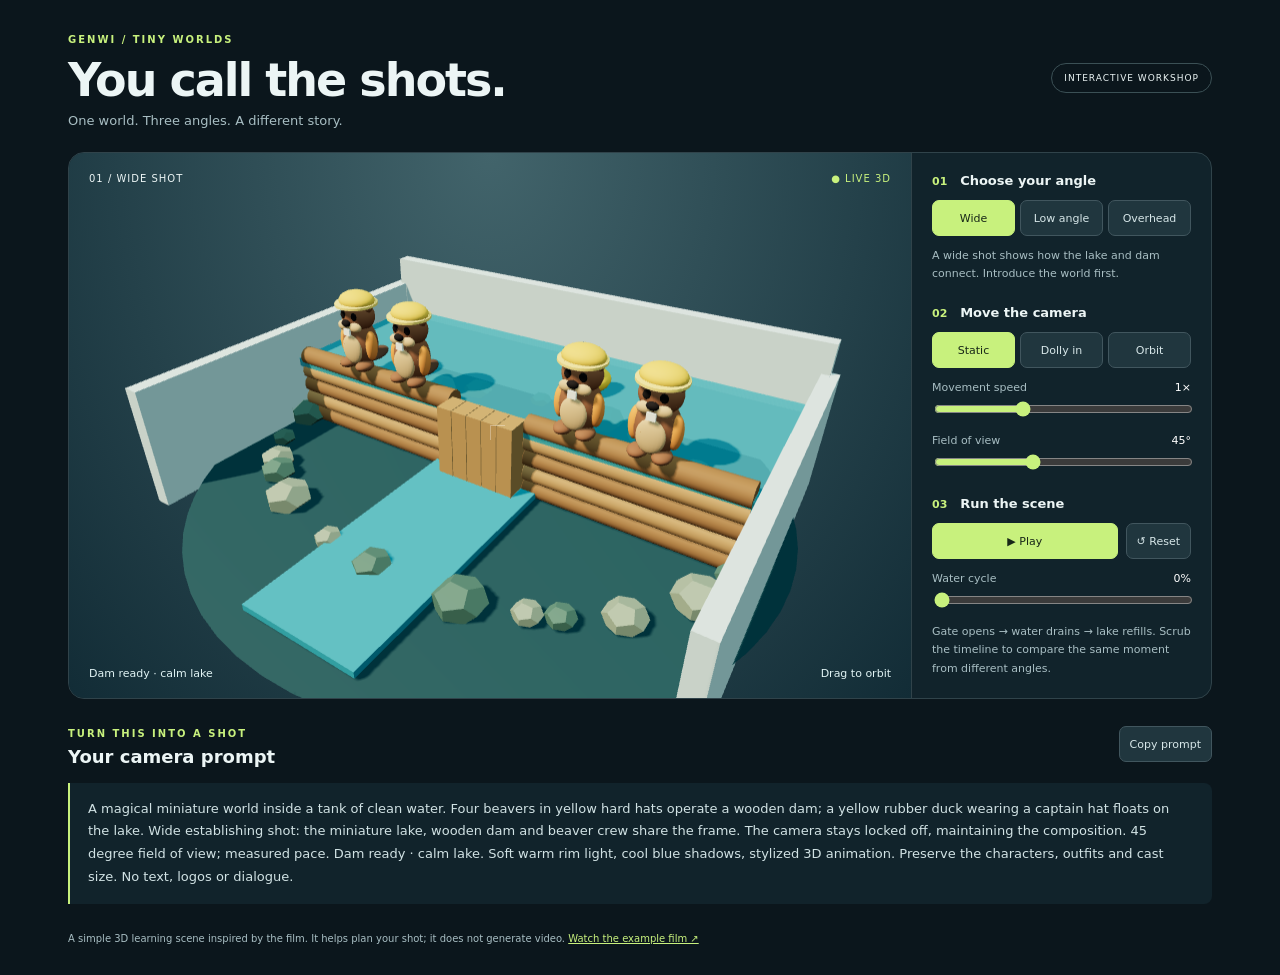
==== en.html @ adce0b3f "Add English workshop, visual examples and narrated 1080p film" ====
<!doctype html>
<html lang="en"><head><meta charset="utf-8"><meta name="viewport" content="width=device-width,initial-scale=1"><title>Tiny World • Camera Workshop | Genwi</title><meta name="description" content="Explore camera angles, movement and a beaver dam water cycle, then build your own shot prompt."><link rel="stylesheet" href="style.css"></head>
<body><main>
<header><div><span class="eyebrow">GENWI / TINY WORLDS</span><h1>You call the shots.</h1><p>One world. Three angles. A different story.</p></div><span class="badge">INTERACTIVE WORKSHOP</span></header>
<div class="studio"><section class="viewport" aria-label="Interactive 3D beaver dam"><canvas id="scene" aria-label="A miniature beaver dam seen from different camera angles"></canvas><div class="viewtop"><span id="shot">01 / WIDE SHOT</span><span class="live">● LIVE 3D</span></div><div class="crosshair" aria-hidden="true"></div><div class="viewbottom"><span id="phase">Dam ready · calm lake</span><span>Drag to orbit</span></div><div id="fallback" hidden>3D is unavailable on this device. You can still use the controls below to build your shot prompt.</div></section>
<aside><div class="control"><h2>01 <span>Choose your angle</span></h2><div class="segments" id="angles"><button data-angle="wide" aria-pressed="true">Wide</button><button data-angle="low" aria-pressed="false">Low angle</button><button data-angle="top" aria-pressed="false">Overhead</button></div><p id="lesson">A wide shot shows how the lake and dam connect. Introduce the world first.</p></div>
<div class="control"><h2>02 <span>Move the camera</span></h2><div class="segments" id="moves"><button data-move="static" aria-pressed="true">Static</button><button data-move="dolly" aria-pressed="false">Dolly in</button><button data-move="orbit" aria-pressed="false">Orbit</button></div><label for="speed">Movement speed <output id="speedvalue">1×</output></label><input id="speed" type="range" min="0.5" max="2" step="0.25" value="1"><label for="lens">Field of view <output id="lensvalue">45°</output></label><input id="lens" type="range" min="30" max="70" value="45"></div>
<div class="control"><h2>03 <span>Run the scene</span></h2><div class="actions"><button id="play" class="primary" aria-pressed="false">▶ Play</button><button id="reset">↺ Reset</button></div><label for="timeline">Water cycle <output id="progress">0%</output></label><input id="timeline" type="range" min="0" max="100" value="0"><p>Gate opens → water drains → lake refills. Scrub the timeline to compare the same moment from different angles.</p></div></aside></div>
<footer><div class="prompthead"><div><span class="eyebrow">TURN THIS INTO A SHOT</span><h2>Your camera prompt</h2></div><button id="copy">Copy prompt</button></div><p id="prompt" tabindex="0"></p><p id="status" role="status" aria-live="polite"></p><small>A simple 3D learning scene inspired by the film. It helps plan your shot; it does not generate video. <a href="assets/film-en.mp4" target="_blank" rel="noopener">Watch the example film ↗</a></small></footer>
</main><script type="module" src="app-en.js"></script></body></html>
---- style.css ----
:root{color-scheme:dark;font-family:Inter,system-ui,sans-serif;color:#ecf5f5;background:#0b161c;--muted:#a8bec3;--accent:#c8f17d}*{box-sizing:border-box}body{margin:0}main{max-width:1200px;margin:auto;padding:28px}header{display:flex;justify-content:space-between;align-items:center;margin-bottom:24px}.eyebrow{font-size:10px;letter-spacing:2px;color:var(--accent);font-weight:750}h1{font-size:clamp(28px,4vw,46px);letter-spacing:-2px;margin:6px 0}header p{color:var(--muted);margin:0;font-size:13px}.badge{border:1px solid #3b5055;border-radius:30px;padding:9px 12px;font-size:9px;letter-spacing:1px}.studio{display:grid;grid-template-columns:minmax(0,1fr) 300px;border:1px solid #30434a;border-radius:16px;overflow:hidden;background:#11232b}.viewport{position:relative;min-height:430px;overflow:hidden;background:radial-gradient(ellipse at top,#42646b,#122c36)}canvas{width:100%;height:100%;display:block;touch-action:pan-y}.viewtop,.viewbottom{position:absolute;left:20px;right:20px;display:flex;justify-content:space-between;pointer-events:none;font-size:10px;letter-spacing:1px}.viewtop{top:20px}.viewbottom{bottom:18px;color:#e0f3f4;letter-spacing:0;font-size:11px}.live{color:var(--accent)}.crosshair{position:absolute;left:50%;top:50%;width:15px;height:15px;border-left:1px solid #ffffff50;border-top:1px solid #ffffff50;pointer-events:none}aside{padding:20px;border-left:1px solid #30434a}.control+.control{margin-top:22px}h2{font-size:14px;margin:0 0 12px}.control h2{color:var(--accent);font-size:11px}.control h2 span{color:#ecf5f5;margin-left:9px;font-size:13px}.segments{display:flex;gap:5px}button{font:inherit;font-size:11px;color:#d6e6e8;background:#20363e;border:1px solid #41565e;border-radius:7px;padding:9px 10px;cursor:pointer;min-height:36px}button:hover{background:#304a52}button:focus-visible,a:focus-visible,input:focus-visible{outline:2px solid var(--accent);outline-offset:3px}button[aria-pressed=true],button.primary{background:var(--accent);border-color:var(--accent);color:#172617}.segments button{flex:1;padding:8px 3px}.control p{font-size:11px;line-height:1.65;color:var(--muted);margin:11px 0 0}label{display:flex;justify-content:space-between;font-size:11px;margin-top:13px;color:var(--muted)}output{color:#fff}input[type=range]{width:100%;accent-color:var(--accent);height:16px;margin-top:7px}.actions{display:flex;gap:8px}.actions button:first-child{flex:1}footer{padding:23px 0 0}.prompthead{display:flex;align-items:center;justify-content:space-between;gap:12px}.prompthead h2{margin:5px 0 0;font-size:18px}#prompt{font-size:13px;line-height:1.75;color:#d1e2e4;background:#11232b;border-left:2px solid var(--accent);padding:15px 18px;border-radius:0 8px 8px 0;margin:16px 0 8px}#status{font-size:11px;color:var(--accent);min-height:15px;margin:0}small{font-size:10px;line-height:1.6;color:var(--muted)}a{color:var(--accent)}#fallback{position:absolute;inset:30% 12%;line-height:1.8;background:#11232b;padding:20px;border-radius:8px}@media(max-width:680px){main{padding:15px}.badge{display:none}header{margin-bottom:16px}.studio{grid-template-columns:1fr}.viewport{min-height:310px;height:310px}aside{border-left:0;border-top:1px solid #30434a;padding:16px}.control+.control{margin-top:17px}.viewbottom span:last-child{display:none}.prompthead h2{font-size:16px}.prompthead button{font-size:10px}footer{padding-top:18px}}@media(prefers-reduced-motion:reduce){*{scroll-behavior:auto}}
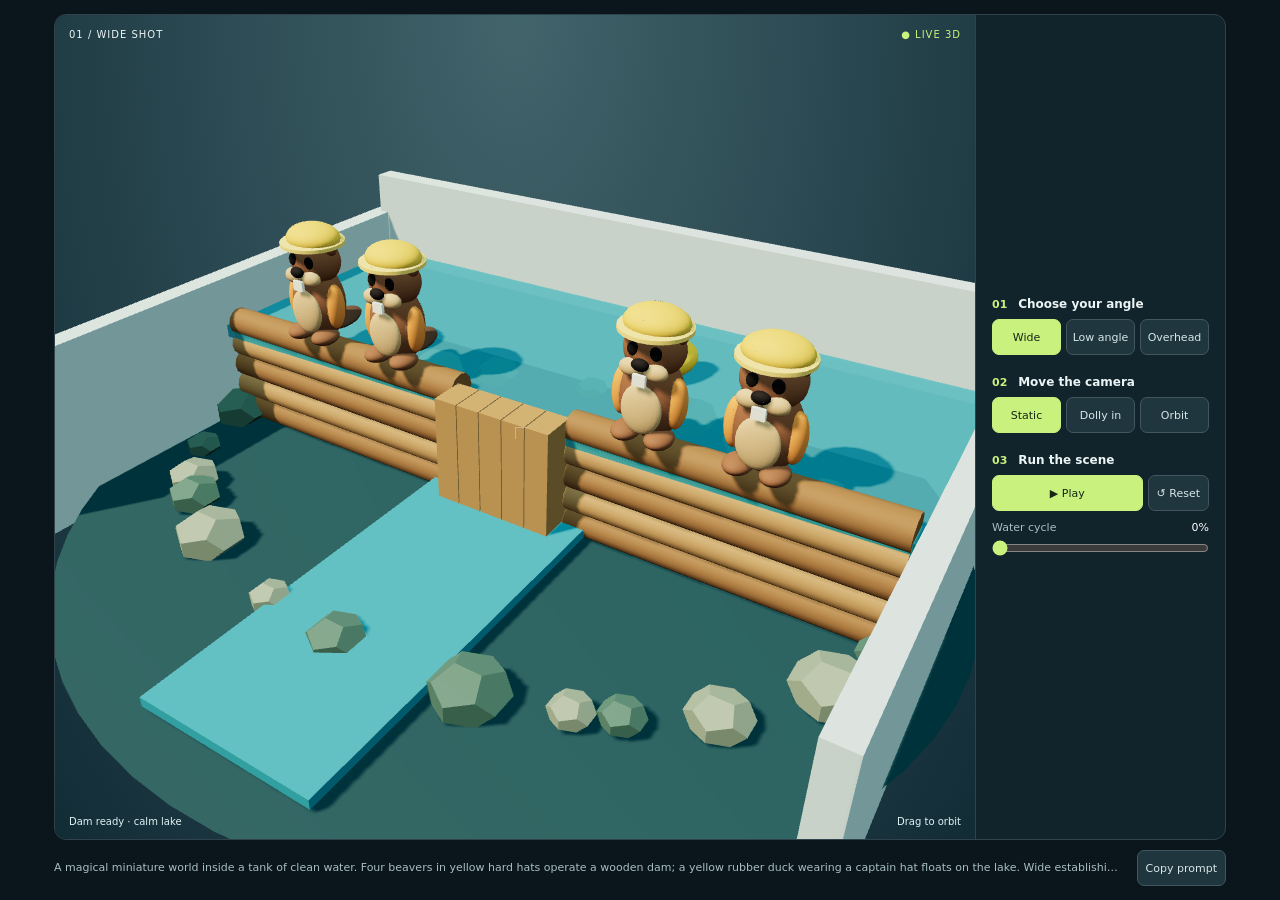
==== commit 36f90b07: "Fit both workshops inside iframe without internal scrolling" ====
--- a/en.html
+++ b/en.html
@@ -1,10 +1,10 @@
 <!doctype html>
-<html lang="en"><head><meta charset="utf-8"><meta name="viewport" content="width=device-width,initial-scale=1"><title>Tiny World • Camera Workshop | Genwi</title><meta name="description" content="Explore camera angles, movement and a beaver dam water cycle, then build your own shot prompt."><link rel="stylesheet" href="style.css"></head>
+<html lang="en"><head><meta charset="utf-8"><meta name="viewport" content="width=device-width,initial-scale=1"><title>Tiny World • Camera Workshop | Genwi</title><meta name="description" content="Explore camera angles, movement and a beaver dam water cycle, then build your own shot prompt."><link rel="stylesheet" href="compact.css"></head>
 <body><main>
 <header><div><span class="eyebrow">GENWI / TINY WORLDS</span><h1>You call the shots.</h1><p>One world. Three angles. A different story.</p></div><span class="badge">INTERACTIVE WORKSHOP</span></header>
 <div class="studio"><section class="viewport" aria-label="Interactive 3D beaver dam"><canvas id="scene" aria-label="A miniature beaver dam seen from different camera angles"></canvas><div class="viewtop"><span id="shot">01 / WIDE SHOT</span><span class="live">● LIVE 3D</span></div><div class="crosshair" aria-hidden="true"></div><div class="viewbottom"><span id="phase">Dam ready · calm lake</span><span>Drag to orbit</span></div><div id="fallback" hidden>3D is unavailable on this device. You can still use the controls below to build your shot prompt.</div></section>
 <aside><div class="control"><h2>01 <span>Choose your angle</span></h2><div class="segments" id="angles"><button data-angle="wide" aria-pressed="true">Wide</button><button data-angle="low" aria-pressed="false">Low angle</button><button data-angle="top" aria-pressed="false">Overhead</button></div><p id="lesson">A wide shot shows how the lake and dam connect. Introduce the world first.</p></div>
 <div class="control"><h2>02 <span>Move the camera</span></h2><div class="segments" id="moves"><button data-move="static" aria-pressed="true">Static</button><button data-move="dolly" aria-pressed="false">Dolly in</button><button data-move="orbit" aria-pressed="false">Orbit</button></div><label for="speed">Movement speed <output id="speedvalue">1×</output></label><input id="speed" type="range" min="0.5" max="2" step="0.25" value="1"><label for="lens">Field of view <output id="lensvalue">45°</output></label><input id="lens" type="range" min="30" max="70" value="45"></div>
 <div class="control"><h2>03 <span>Run the scene</span></h2><div class="actions"><button id="play" class="primary" aria-pressed="false">▶ Play</button><button id="reset">↺ Reset</button></div><label for="timeline">Water cycle <output id="progress">0%</output></label><input id="timeline" type="range" min="0" max="100" value="0"><p>Gate opens → water drains → lake refills. Scrub the timeline to compare the same moment from different angles.</p></div></aside></div>
-<footer><div class="prompthead"><div><span class="eyebrow">TURN THIS INTO A SHOT</span><h2>Your camera prompt</h2></div><button id="copy">Copy prompt</button></div><p id="prompt" tabindex="0"></p><p id="status" role="status" aria-live="polite"></p><small>A simple 3D learning scene inspired by the film. It helps plan your shot; it does not generate video. <a href="assets/film-en.mp4" target="_blank" rel="noopener">Watch the example film ↗</a></small></footer>
+<footer><div class="prompthead"><div><span class="eyebrow">TURN THIS INTO A SHOT</span><h2>Your camera prompt</h2></div><button id="copy">Copy prompt</button></div><p id="prompt" tabindex="0"></p><p id="status" role="status" aria-live="polite"></p></footer>
 </main><script type="module" src="app-en.js"></script></body></html>
--- a/compact.css
+++ b/compact.css
@@ -0,0 +1,28 @@
+:root{color-scheme:dark;font-family:Inter,system-ui,sans-serif;color:#ecf5f5;background:#0b161c;--muted:#a8bec3;--accent:#c8f17d}
+*{box-sizing:border-box}
+html,body{margin:0;width:100%;height:100%}
+main{max-width:1200px;width:100%;height:100vh;height:100dvh;margin:auto;padding:14px;display:grid;grid-template-rows:minmax(0,1fr) auto;gap:10px}
+/* The article provides the heading and detailed instructions. */
+header,.control p,.prompthead>div,label[for=speed],#speed,label[for=lens],#lens{display:none}
+.studio{min-height:0;display:grid;grid-template-columns:minmax(0,1fr) 250px;border:1px solid #30434a;border-radius:12px;overflow:hidden;background:#11232b}
+.viewport{min-width:0;min-height:0;position:relative;overflow:hidden;background:radial-gradient(ellipse at top,#42646b,#122c36)}
+canvas{position:absolute;inset:0;width:100%;height:100%;display:block;touch-action:pan-y}
+.viewtop,.viewbottom{position:absolute;left:14px;right:14px;display:flex;justify-content:space-between;pointer-events:none;font-size:10px}
+.viewtop{top:14px;letter-spacing:1px}.viewbottom{bottom:12px;color:#e0f3f4}.live{color:var(--accent)}
+.crosshair{position:absolute;left:50%;top:50%;width:12px;height:12px;border-left:1px solid #ffffff50;border-top:1px solid #ffffff50;pointer-events:none}
+aside{min-width:0;min-height:0;padding:16px;border-left:1px solid #30434a;display:grid;align-content:center;gap:20px}
+.control{min-width:0}.control h2{margin:0 0 8px;font-size:11px;color:var(--accent)}.control h2 span{margin-left:7px;font-size:12px;color:#ecf5f5}
+.segments,.actions{display:flex;gap:5px}
+button{font:inherit;font-size:11px;color:#d6e6e8;background:#20363e;border:1px solid #41565e;border-radius:7px;padding:8px;min-height:36px;cursor:pointer}
+button:hover{background:#304a52}button:focus-visible,input:focus-visible{outline:2px solid var(--accent);outline-offset:2px}
+button[aria-pressed=true],button.primary{background:var(--accent);border-color:var(--accent);color:#172617}
+.segments button,.actions button:first-child{flex:1}.segments button{min-width:0;padding-inline:3px}
+label{display:flex;justify-content:space-between;font-size:11px;margin-top:10px;color:var(--muted)}output{color:#fff}
+input[type=range]{display:block;width:100%;accent-color:var(--accent);height:18px;margin:5px 0 0}
+footer{min-width:0;display:grid;grid-template-columns:minmax(0,1fr) auto;align-items:center;column-gap:12px}
+.prompthead{grid-column:2;grid-row:1}
+#prompt{min-width:0;margin:0;grid-column:1;grid-row:1;font-size:11px;line-height:1.5;color:var(--muted);white-space:nowrap;overflow:hidden;text-overflow:ellipsis}
+#status{grid-column:1/-1;margin:0;font-size:11px;line-height:1.5;color:var(--accent)}#status:empty{display:none}
+#fallback{position:absolute;inset:25% 10%;font-size:12px;line-height:1.6;background:#11232b;padding:15px;border-radius:8px}
+@media(max-width:680px){main{padding:10px;gap:8px}.studio{grid-template-columns:minmax(0,1fr);grid-template-rows:minmax(0,1fr) auto}aside{border-left:0;border-top:1px solid #30434a;padding:12px;gap:12px}.viewbottom span:last-child{display:none}.control h2{margin-bottom:6px}.viewtop{font-size:9px}#copy{font-size:10px}}
+@media(max-height:480px){main{padding:8px;gap:6px}aside{padding:10px;gap:10px}.control h2{display:none}button{min-height:32px;padding-block:6px}label{margin-top:6px}.viewbottom{display:none}}
